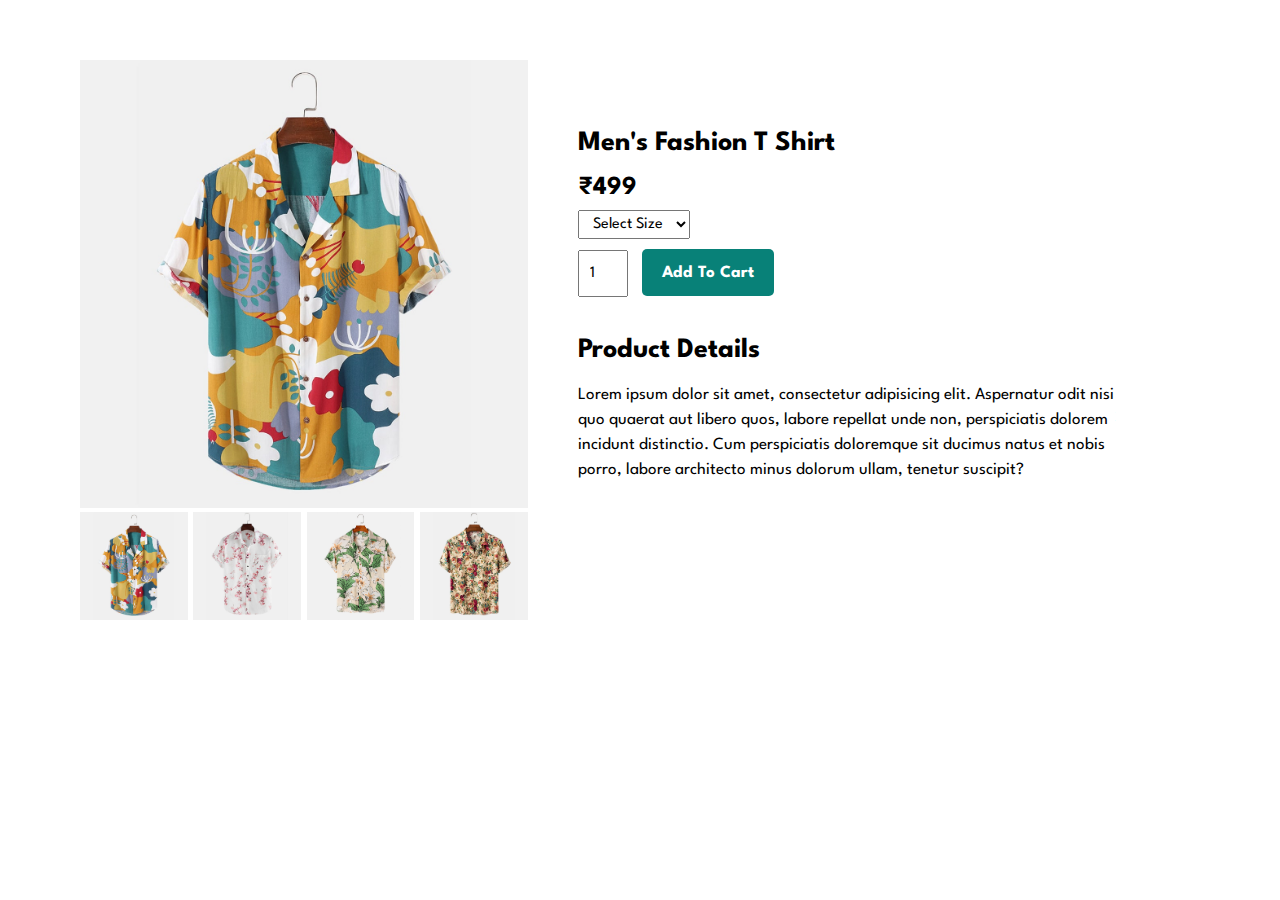
==== sproduct.html @ 2cd0bc1f "Add files via upload" ====
<!DOCTYPE html>
<html lang="en">

<head>
    <meta charset="UTF-8">
    <meta name="viewport" content="width=device-width, initial-scale=1.0">
    <title>Document</title>
    <link rel="stylesheet" href="sproduct.css">
</head>

<body>
    <section id="prodetails">
        <div class="single-pro-image">
            <img src="./assets/f1.jpg" width="100%" id="mainImg" alt="">

            <div class="small-img-group">
                <div class="small-img-col">
                    <img src="./assets/f1.jpg" width="100%" class="small-img" alt="">
                </div>
                <div class="small-img-col">
                    <img src="./assets/f4.jpg" width="100%" class="small-img" alt="">
                </div>
                <div class="small-img-col">
                    <img src="./assets/f2.jpg" width="100%" class="small-img" alt="">
                </div>
                <div class="small-img-col">
                    <img src="./assets/f3.jpg" width="100%" class="small-img" alt="">
                </div>
            </div>

        </div>

        <div class="single-pro-details">
            <h4>Men's Fashion T Shirt</h4>
            <h2>₹499</h2>
            <select>
                <option>Select Size</option>
                <option>Small</option>
                <option>Medium</option>
                <option>Large</option>
                <option>XL</option>
                <option>XLL</option>
            </select>
            <input type="number" value="1">
            <button class="normal">Add To Cart</button>
            <h4>Product Details</h4>
            <span>
                Lorem ipsum dolor sit amet, consectetur adipisicing elit. Aspernatur odit nisi quo quaerat aut libero
                quos, labore repellat unde non, perspiciatis dolorem incidunt distinctio. Cum perspiciatis doloremque
                sit ducimus natus et nobis porro, labore architecto minus dolorum ullam, tenetur suscipit?
            </span>
        </div>

    </section>

    <script>
        let mainImg = document.getElementById("mainImg");
        let smallImg = document.getElementsByClassName("small-img")

        smallImg[1].onclick = () => {
            mainImg.src = smallImg[1].src;
        }
        smallImg[0].onclick = () => {
            mainImg.src = smallImg[0].src;
        }
        smallImg[2].onclick = () => {
            mainImg.src = smallImg[2].src;
        }
        smallImg[3].onclick = () => {
            mainImg.src = smallImg[3].src;
        }
        
    </script>

</body>

</html>
---- sproduct.css ----
@import url('https://fonts.googleapis.com/css2?family=League+Spartan:wght@400;500;600;700;800;900&display=swap');

*{
    margin: 0;
    padding: 0;
    box-sizing: border-box;
    font-family: 'League Spartan', sans-serif;
}

#prodetails{
    display: flex;
    margin-top: 20px;
    padding: 40px 80px;
}

#prodetails .single-pro-image{
    width: 40%;
    margin-right: 50px;
}

.small-img-group{
    display: flex;
    justify-content: space-between;
}

.small-img-col{
    flex-basis: 24%;
    cursor: pointer;
}

.single-pro-details h4{
    font-size: 28px;
}

#prodetails .single-pro-details{
    width: 50%;
    padding-top: 30px;
}

#prodetails .single-pro-details h4{
    padding: 40px 0 20px 0;
}

#prodetails .single-pro-details h2{
    font-size: 26px;
}

#prodetails .single-pro-details select{
    display: block;
    padding: 5px 10px;
    margin-bottom: 10px;
    margin-top: 10px;
    font-size: 16px;
}

#prodetails .single-pro-details option:hover{
    background-color: #088179c2;
    color: white;
}

#prodetails .single-pro-details input{
    width: 50px;
    height: 47px;
    padding-left: 10px;
    font-size: 16px;
    margin-right: 10px;
}

#prodetails .single-pro-details input:focus{
    outline: none;
}

#prodetails .single-pro-details span{
    line-height: 25px;
    font-size: 17px;
}

.normal{
    /* width: 50px; */
    height: 47px;
    padding: 0 20px;
    background-color: #088178;
    color: #fff;
    border: none;
    font-weight: bold;
    font-size: 17px;
    border-radius: 5px;
    transition: 0.2s ease-in-out;
}

.normal:hover{
    background-color: #fff;
    color: #088178;
    border: 0.1px solid #088178;
}


@media screen and (max-width: 786px) {
    #prodetails{
        flex-direction: column;
        /* text-align: center; */
    }

    #prodetails .single-pro-image{
        width: 100%;
        margin-right: 50px;
    }

    #prodetails .single-pro-details{
        width: 100%;
        margin-right: 0;
    }

    #prodetails .single-pro-details select{
        margin-top: 20px;
    }

}

@media screen and (max-width:425px) {
    #prodetails{
        padding: 20px;
    }

    #prodetails .single-pro-details h4{
        padding: 10px 0 14px 0;
    }
    
    #prodetails .single-pro-details h2{
        font-size: 23px;
    }
}

@media screen and (max-width:353px) {
    

    .normal{
        margin-top: 10px;
    }
}
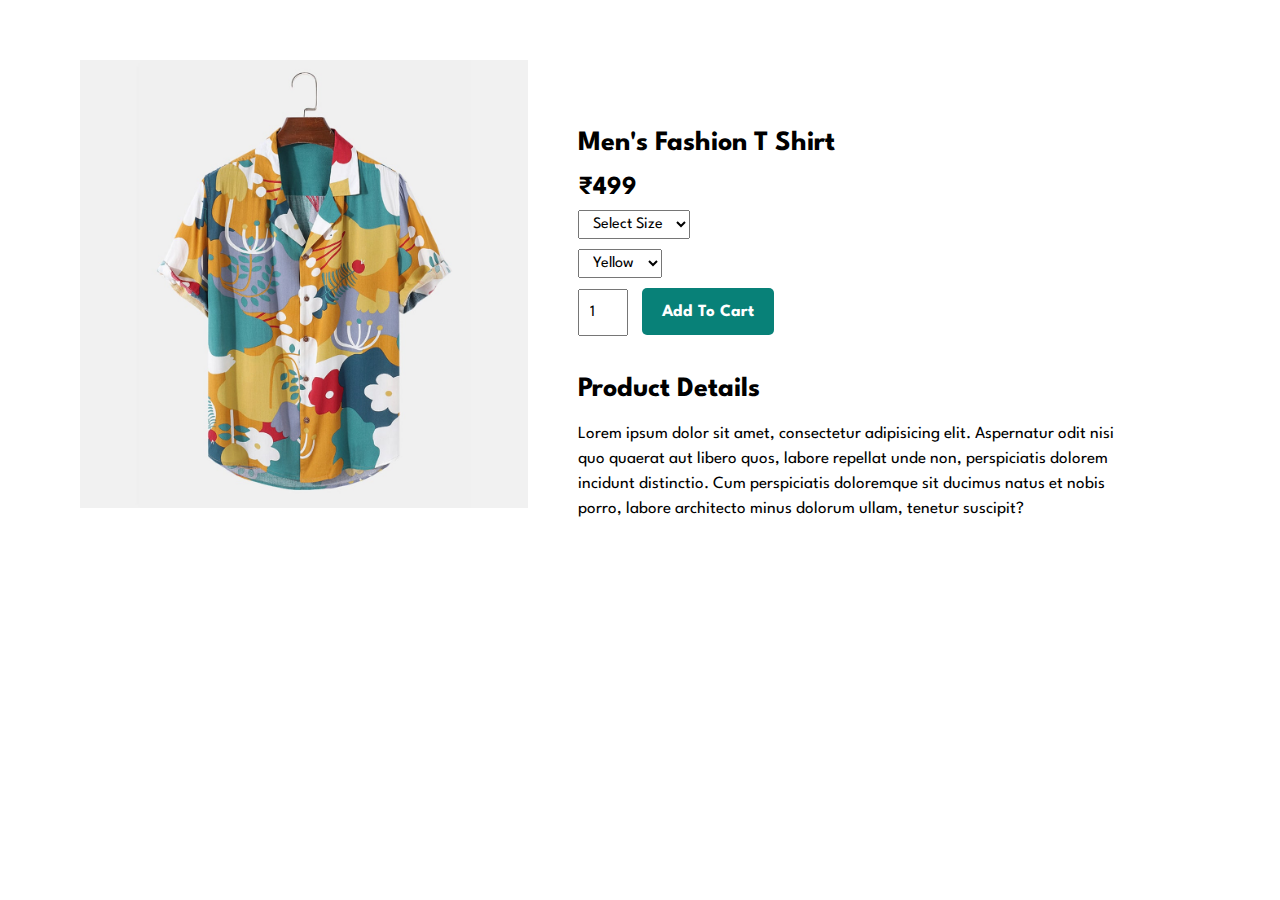
==== commit c80c1259: "Update sproduct.html" ====
--- a/sproduct.html
+++ b/sproduct.html
@@ -13,21 +13,6 @@
         <div class="single-pro-image">
             <img src="./assets/f1.jpg" width="100%" id="mainImg" alt="">
 
-            <div class="small-img-group">
-                <div class="small-img-col">
-                    <img src="./assets/f1.jpg" width="100%" class="small-img" alt="">
-                </div>
-                <div class="small-img-col">
-                    <img src="./assets/f4.jpg" width="100%" class="small-img" alt="">
-                </div>
-                <div class="small-img-col">
-                    <img src="./assets/f2.jpg" width="100%" class="small-img" alt="">
-                </div>
-                <div class="small-img-col">
-                    <img src="./assets/f3.jpg" width="100%" class="small-img" alt="">
-                </div>
-            </div>
-
         </div>
 
         <div class="single-pro-details">
@@ -41,6 +26,14 @@
                 <option>XL</option>
                 <option>XLL</option>
             </select>
+
+            <select id="mySelect">
+                <option value="yellow">Yellow</option>
+                <option value="white">White</option>
+                <option value="green">Green</option>
+                <option value="brown">Brown</option>
+            </select>
+
             <input type="number" value="1">
             <button class="normal">Add To Cart</button>
             <h4>Product Details</h4>
@@ -55,23 +48,32 @@
 
     <script>
         let mainImg = document.getElementById("mainImg");
-        let smallImg = document.getElementsByClassName("small-img")
 
-        smallImg[1].onclick = () => {
-            mainImg.src = smallImg[1].src;
-        }
-        smallImg[0].onclick = () => {
-            mainImg.src = smallImg[0].src;
-        }
-        smallImg[2].onclick = () => {
-            mainImg.src = smallImg[2].src;
-        }
-        smallImg[3].onclick = () => {
-            mainImg.src = smallImg[3].src;
-        }
-        
+        var selectElement = document.getElementById("mySelect");
+
+        selectElement.addEventListener('change', function () {
+            const selectedOption = selectElement.value;
+
+            if (selectedOption === 'yellow') {
+                mainImg.src = "./assets/f1.jpg"
+            }
+            if (selectedOption === 'white') {
+                mainImg.src = "./assets/f4.jpg"
+            }
+            if (selectedOption === 'green') {
+                mainImg.src = "./assets/f2.jpg"
+            }
+            if (selectedOption === 'brown') {
+                mainImg.src = "./assets/f3.jpg"
+            }
+        });
+
+
+
+
+
     </script>
 
 </body>
 
-</html>+</html>
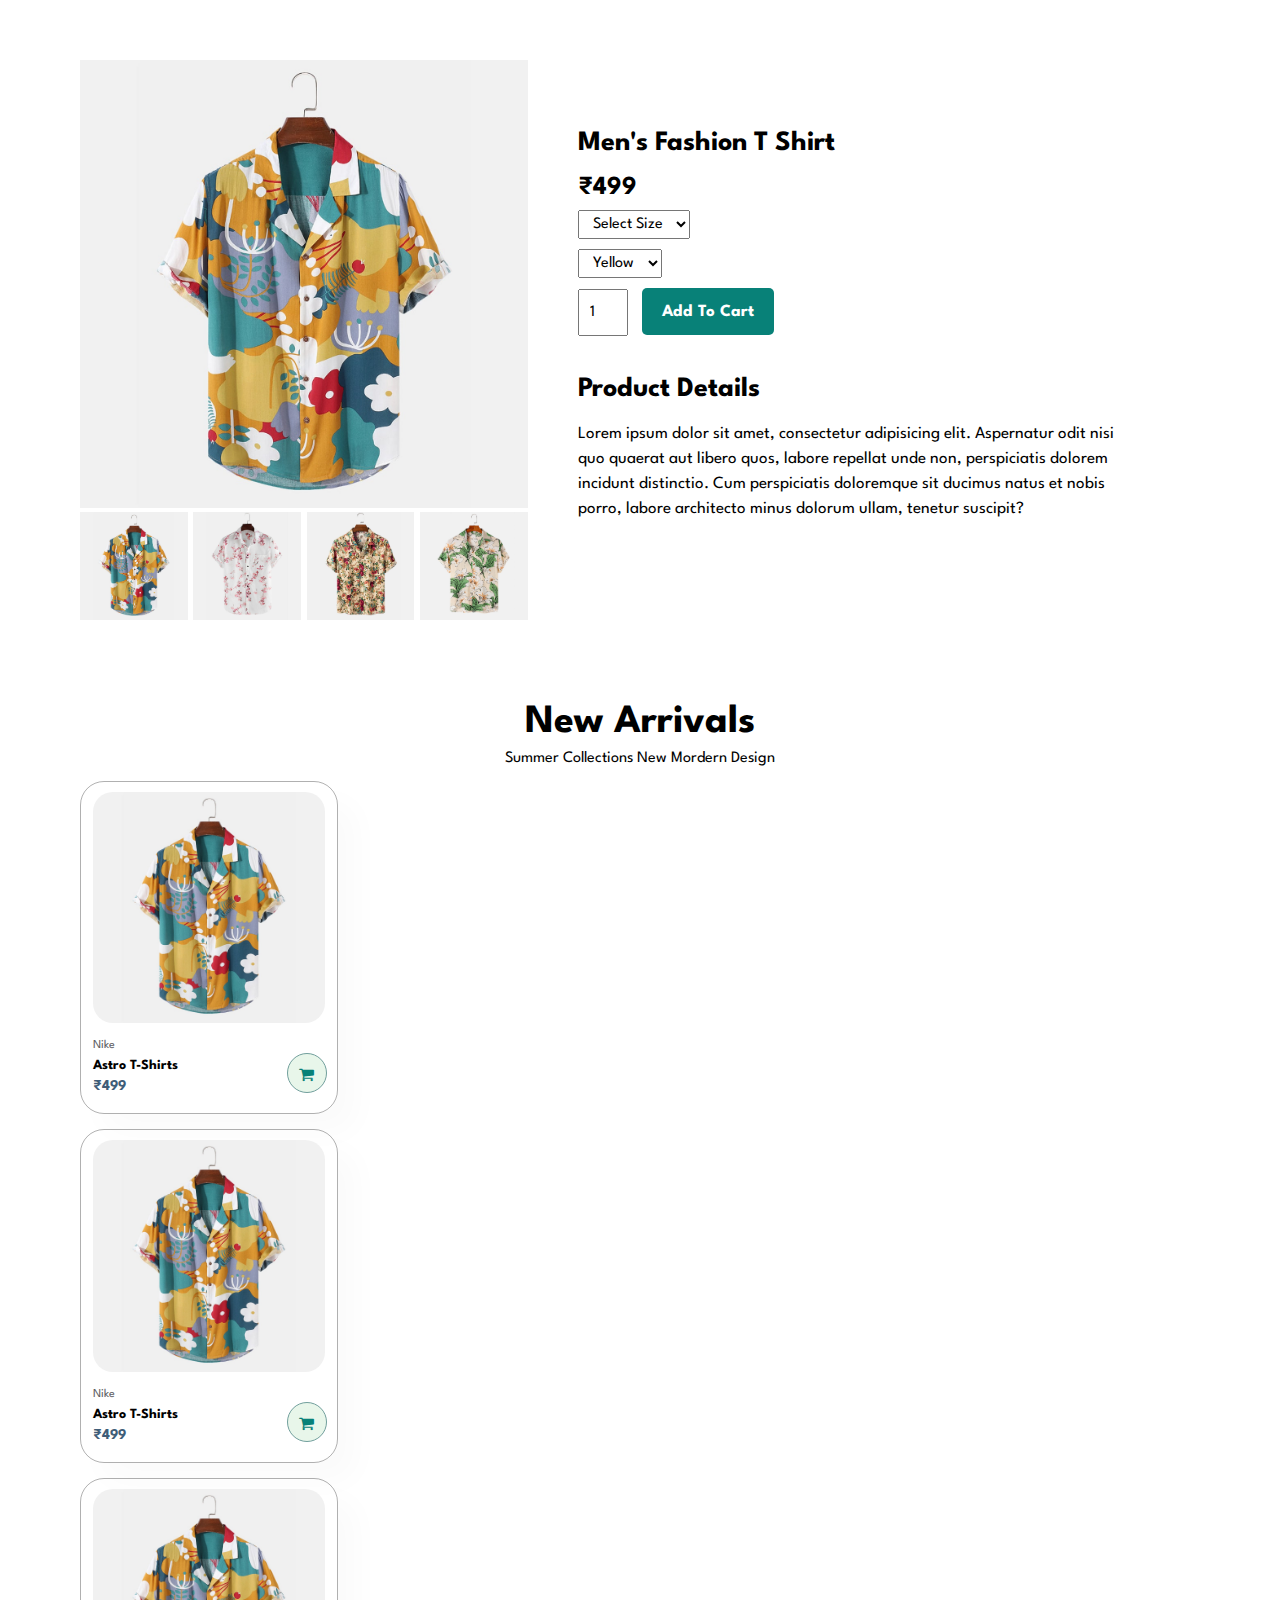
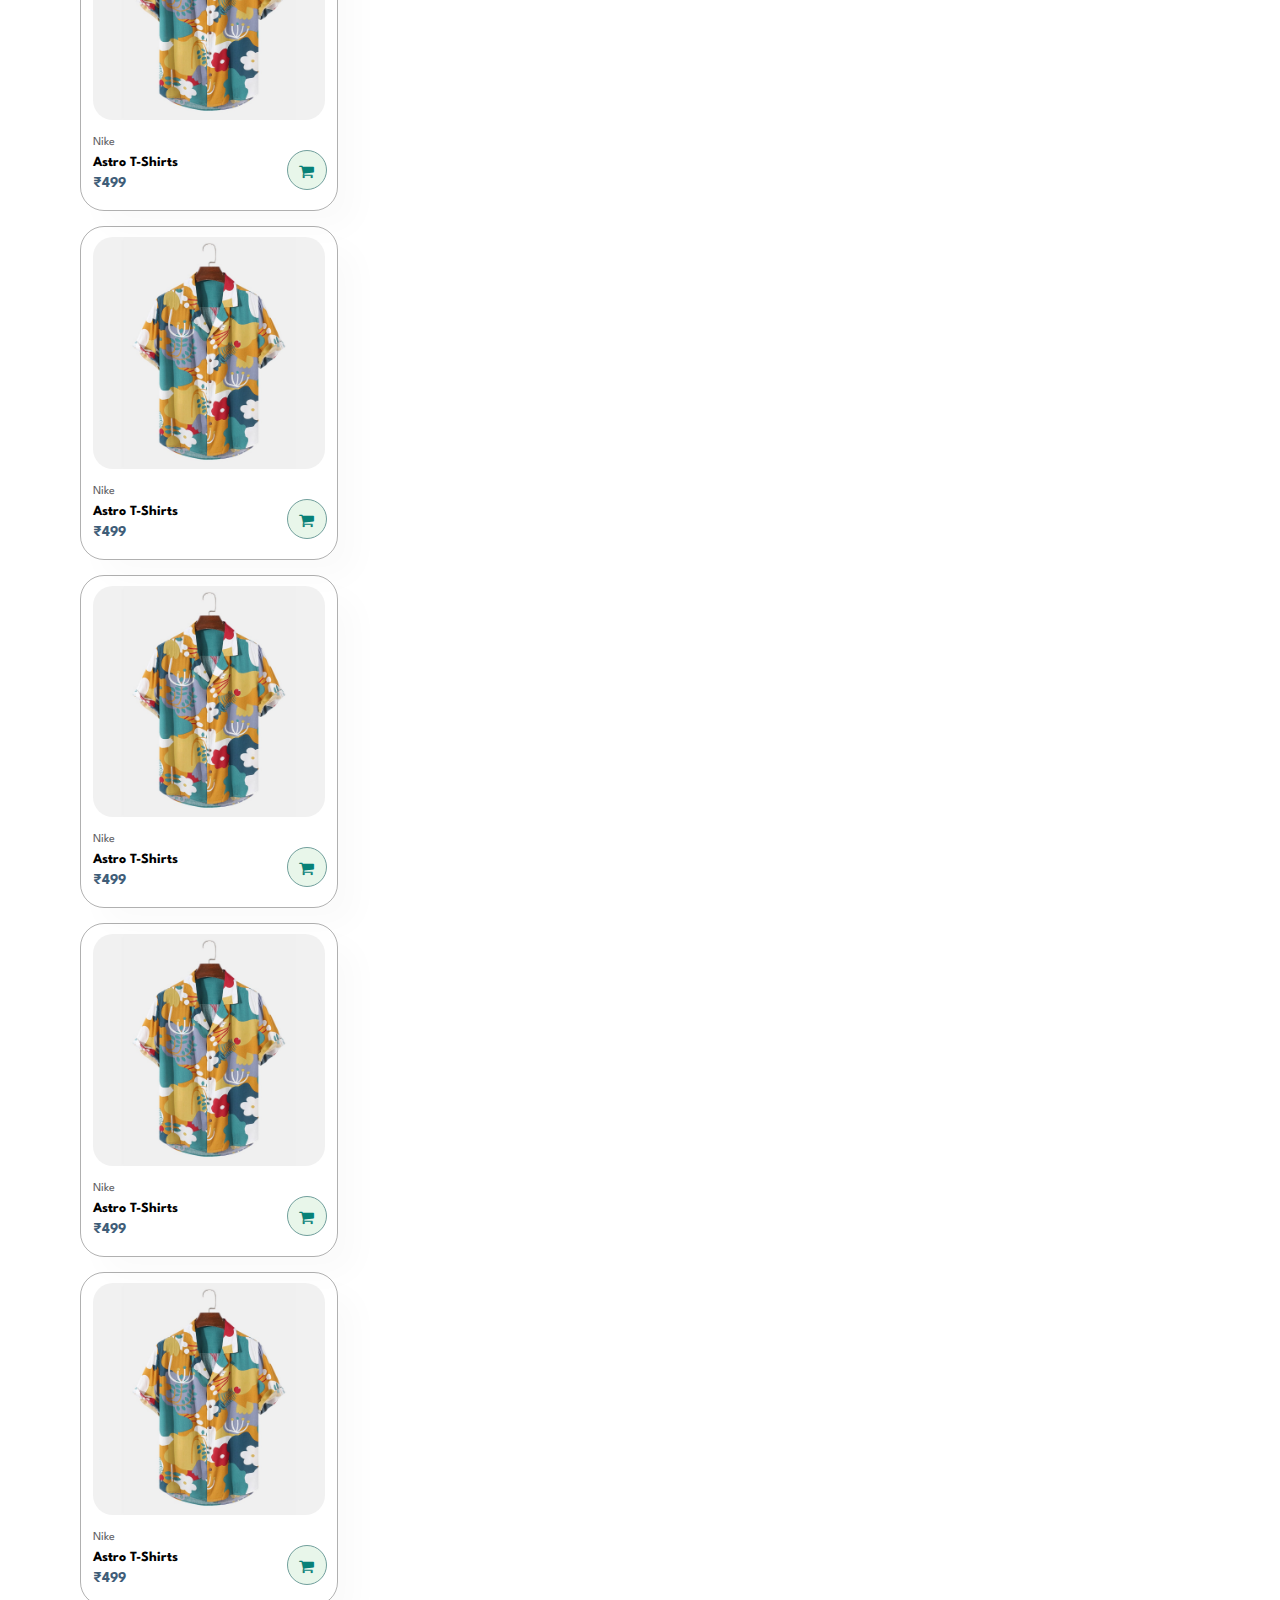
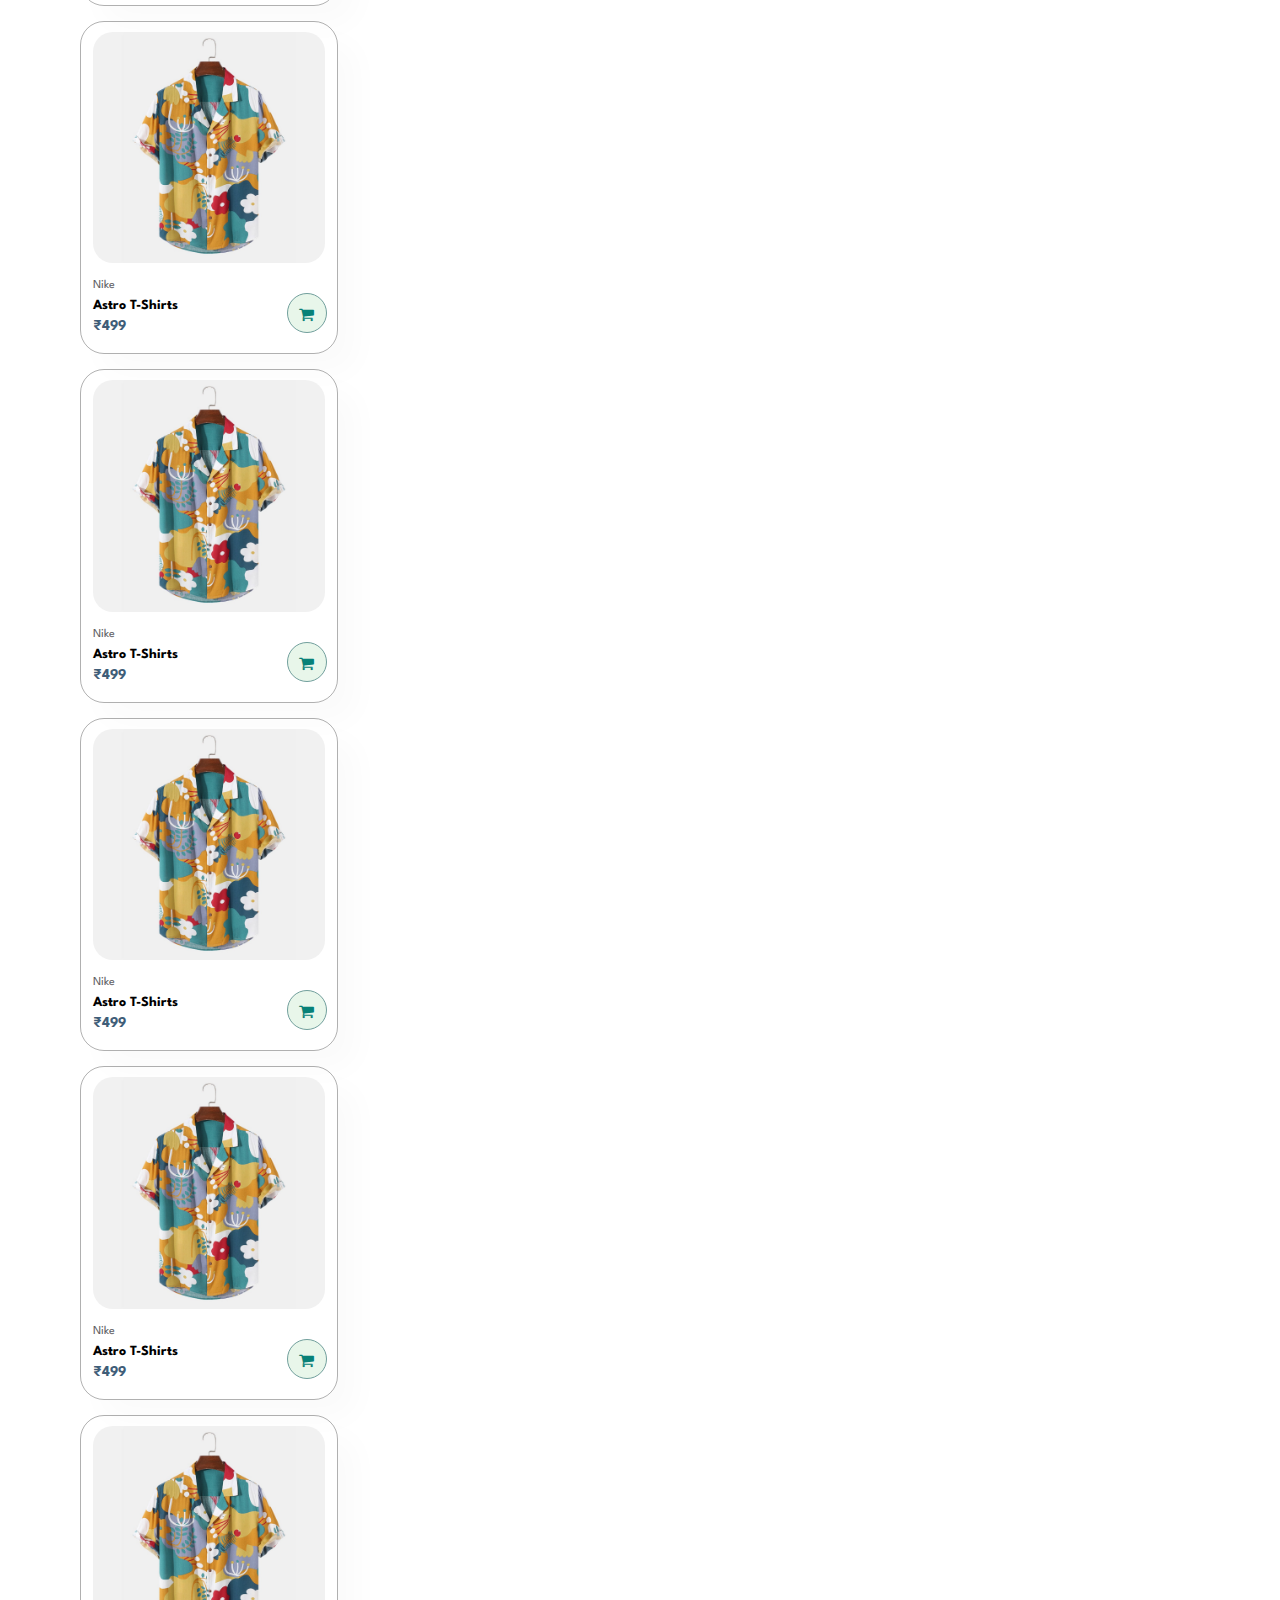
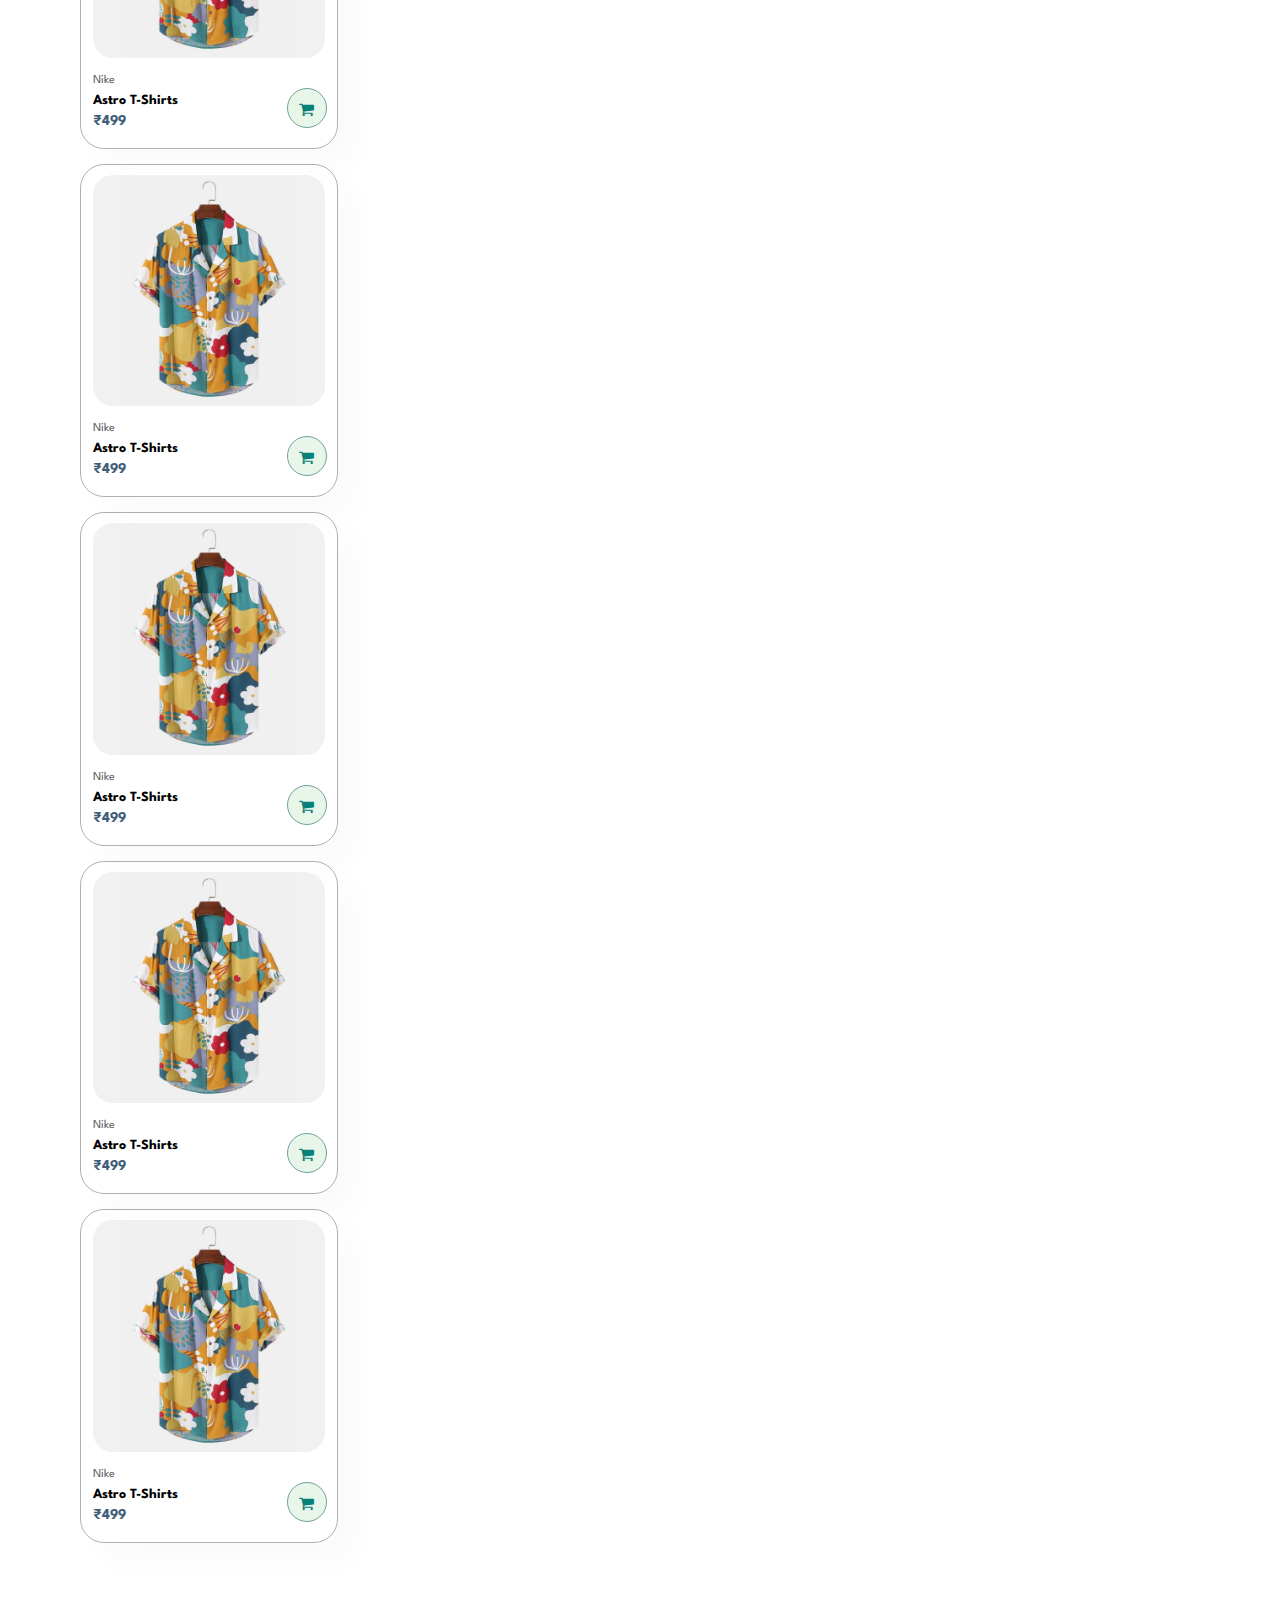
==== commit 3cb78393: "Update sproduct.html" ====
--- a/sproduct.html
+++ b/sproduct.html
@@ -5,13 +5,30 @@
     <meta charset="UTF-8">
     <meta name="viewport" content="width=device-width, initial-scale=1.0">
     <title>Document</title>
+    <link rel="stylesheet" href="https://cdnjs.cloudflare.com/ajax/libs/font-awesome/4.7.0/css/font-awesome.min.css">
     <link rel="stylesheet" href="sproduct.css">
+    <link rel="stylesheet" href="style.css">
 </head>
 
 <body>
     <section id="prodetails">
         <div class="single-pro-image">
             <img src="./assets/f1.jpg" width="100%" id="mainImg" alt="">
+
+            <div class="small-img-group">
+                <div class="small-img-col">
+                    <img src="./assets/f1.jpg" width="100%" class="small-img" alt="">
+                </div>
+                <div class="small-img-col">
+                    <img src="./assets/f4.jpg" width="100%" class="small-img" alt="">
+                </div>
+                <div class="small-img-col">
+                    <img src="./assets/f3.jpg" width="100%" class="small-img" alt="">
+                </div>
+                <div class="small-img-col">
+                    <img src="./assets/f2.jpg" width="100%" class="small-img" alt="">
+                </div>
+            </div>
 
         </div>
 
@@ -46,10 +63,199 @@
 
     </section>
 
+    <section id="product" >
+        <h2>New Arrivals</h2>
+        <p>Summer Collections New Mordern Design</p>
+        <div class=" product-container" style="width: 100%;">
+            <div class="pro" onclick="window.location.href='sproduct.html';"  >
+                
+                <img src="assets/f1.jpg" alt="">
+                <div class="des">
+                    <span>Nike</span>
+                    <h5>Astro T-Shirts</h5>
+                    <h4 >₹499</h4>
+                </div>
+                <a href=""><i class="fa fa-shopping-cart cart"></i></a>
+            </div>
+            <div class="pro" onclick="window.location.href='sproduct.html';" >
+                
+                <img src="assets/f1.jpg" alt="">
+                <div class="des">
+                    <span>Nike</span>
+                    <h5>Astro T-Shirts</h5>
+                    <h4 >₹499</h4>
+                </div>
+                <a href=""><i class="fa fa-shopping-cart cart"></i></a>
+            </div>
+            <div class="pro" onclick="window.location.href='sproduct.html';" >
+                
+                <img src="assets/f1.jpg" alt="">
+                <div class="des">
+                    <span>Nike</span>
+                    <h5>Astro T-Shirts</h5>
+                    <h4 >₹499</h4>
+                </div>
+                <a href=""><i class="fa fa-shopping-cart cart"></i></a>
+            </div>
+            <div class="pro" onclick="window.location.href='sproduct.html';" >
+                
+                <img src="assets/f1.jpg" alt="">
+                <div class="des">
+                    <span>Nike</span>
+                    <h5>Astro T-Shirts</h5>
+                    <h4 >₹499</h4>
+                </div>
+                <a href=""><i class="fa fa-shopping-cart cart"></i></a>
+            </div>
+            <div class="pro" onclick="window.location.href='sproduct.html';" >
+                
+                <img src="assets/f1.jpg" alt="">
+                <div class="des">
+                    <span>Nike</span>
+                    <h5>Astro T-Shirts</h5>
+                    <h4 >₹499</h4>
+                </div>
+                <a href=""><i class="fa fa-shopping-cart cart"></i></a>
+            </div>
+            <div class="pro" onclick="window.location.href='sproduct.html';" >
+                
+                <img src="assets/f1.jpg" alt="">
+                <div class="des">
+                    <span>Nike</span>
+                    <h5>Astro T-Shirts</h5>
+                    <h4 >₹499</h4>
+                </div>
+                <a href=""><i class="fa fa-shopping-cart cart"></i></a>
+            </div>
+            <div class="pro" onclick="window.location.href='sproduct.html';" >
+                
+                <img src="assets/f1.jpg" alt="">
+                <div class="des">
+                    <span>Nike</span>
+                    <h5>Astro T-Shirts</h5>
+                    <h4 >₹499</h4>
+                </div>
+                <a href=""><i class="fa fa-shopping-cart cart"></i></a>
+            </div>
+            <div class="pro" onclick="window.location.href='sproduct.html';" >
+                
+                <img src="assets/f1.jpg" alt="">
+                <div class="des">
+                    <span>Nike</span>
+                    <h5>Astro T-Shirts</h5>
+                    <h4 >₹499</h4>
+                </div>
+                <a href=""><i class="fa fa-shopping-cart cart"></i></a>
+            </div>
+        </div>
+
+        <div class=" product-container2" style="width: 100%;">
+            <div class="pro" onclick="window.location.href='sproduct.html';" >
+                
+                <img src="assets/f1.jpg" alt="">
+                <div class="des">
+                    <span>Nike</span>
+                    <h5>Astro T-Shirts</h5>
+                    <h4 >₹499</h4>
+                </div>
+                <a href=""><i class="fa fa-shopping-cart cart"></i></a>
+            </div>
+            <div class="pro" onclick="window.location.href='sproduct.html';" >
+                
+                <img src="assets/f1.jpg" alt="">
+                <div class="des">
+                    <span>Nike</span>
+                    <h5>Astro T-Shirts</h5>
+                    <h4 >₹499</h4>
+                </div>
+                <a href=""><i class="fa fa-shopping-cart cart"></i></a>
+            </div>
+            <div class="pro" onclick="window.location.href='sproduct.html';" >
+                
+                <img src="assets/f1.jpg" alt="">
+                <div class="des">
+                    <span>Nike</span>
+                    <h5>Astro T-Shirts</h5>
+                    <h4 >₹499</h4>
+                </div>
+                <a href=""><i class="fa fa-shopping-cart cart"></i></a>
+            </div>
+            <div class="pro" onclick="window.location.href='sproduct.html';" >
+                
+                <img src="assets/f1.jpg" alt="">
+                <div class="des">
+                    <span>Nike</span>
+                    <h5>Astro T-Shirts</h5>
+                    <h4 >₹499</h4>
+                </div>
+                <a href=""><i class="fa fa-shopping-cart cart"></i></a>
+            </div>
+            <div class="pro" onclick="window.location.href='sproduct.html';" >
+                
+                <img src="assets/f1.jpg" alt="">
+                <div class="des">
+                    <span>Nike</span>
+                    <h5>Astro T-Shirts</h5>
+                    <h4 >₹499</h4>
+                </div>
+                <a href=""><i class="fa fa-shopping-cart cart"></i></a>
+            </div>
+            <div class="pro" onclick="window.location.href='sproduct.html';" >
+                
+                <img src="assets/f1.jpg" alt="">
+                <div class="des">
+                    <span>Nike</span>
+                    <h5>Astro T-Shirts</h5>
+                    <h4 >₹499</h4>
+                </div>
+                <a href=""><i class="fa fa-shopping-cart cart"></i></a>
+            </div>
+            <div class="pro" onclick="window.location.href='sproduct.html';" >
+                
+                <img src="assets/f1.jpg" alt="">
+                <div class="des">
+                    <span>Nike</span>
+                    <h5>Astro T-Shirts</h5>
+                    <h4 >₹499</h4>
+                </div>
+                <a href=""><i class="fa fa-shopping-cart cart"></i></a>
+            </div>
+            <div class="pro" onclick="window.location.href='sproduct.html';" >
+                
+                <img src="assets/f1.jpg" alt="">
+                <div class="des">
+                    <span>Nike</span>
+                    <h5>Astro T-Shirts</h5>
+                    <h4 >₹499</h4>
+                </div>
+                <a href=""><i class="fa fa-shopping-cart cart"></i></a>
+            </div>
+        </div>
+
+    </section>
+
     <script>
         let mainImg = document.getElementById("mainImg");
 
+        let smallImg = document.getElementsByClassName("small-img");
+
         var selectElement = document.getElementById("mySelect");
+
+        smallImg[0].onclick = () => {
+            mainImg.src = smallImg[0].src;
+        }
+
+        smallImg[1].onclick = () => {
+            mainImg.src = smallImg[1].src;
+        }
+
+        smallImg[2].onclick = () => {
+            mainImg.src = smallImg[2].src;
+        }
+
+        smallImg[3].onclick = () => {
+            mainImg.src = smallImg[3].src;
+        }
 
         selectElement.addEventListener('change', function () {
             const selectedOption = selectElement.value;
--- a/style.css
+++ b/style.css
@@ -0,0 +1,91 @@
+@import url('https://fonts.googleapis.com/css2?family=League+Spartan:wght@400;500;600;700;800;900&display=swap');
+
+*{
+    margin: 0;
+    padding: 0;
+    box-sizing: border-box;
+    font-family: 'League Spartan', sans-serif;
+}
+
+#product{
+    padding: 40px 80px;
+    text-align: center;
+}
+
+#product h2{
+    font-size: 2.5rem;
+}
+
+#product p{
+    padding-top: 10px;
+}
+
+.pro-container{
+    display: flex;
+    justify-content: space-between;
+    padding-top: 20px;
+    flex-wrap: wrap;
+}
+
+#product .pro{
+    width: 23%;
+    min-width: 250px;
+    padding: 10px 12px;
+    border: 0.1px solid rgba(0, 0, 0, 0.311);
+    border-radius: 24px;
+    cursor: pointer;
+    box-shadow: 20px 20px 30px rgba(0, 0, 0, 0.02);
+    margin: 15px 0;
+    transition: 0.2s ease;
+    position: relative;
+}
+
+#product .pro:hover{
+    box-shadow: 20px 20px 30px rgba(0, 0, 0, 0.06);
+}
+
+#product .pro img{
+    width: 100%;
+    border-radius: 20px;
+}
+
+#product .pro .des{
+    text-align: start;
+    padding: 10px 0;
+}
+
+#product .pro .des span{
+    color: #606063;
+    font-size: 12px;
+}
+
+#product .pro .des h5{
+    padding-top: 7px;
+    font-size: 14px;
+}
+
+#product .pro .des h4{
+    padding-top: 7px;
+    font-size: 15px;
+    font-weight: 700;
+    color: rgb(63, 93, 120);
+}
+
+.cart{
+    width: 40px;
+    height: 40px;
+    line-height: 40px;
+    border-radius: 50px;
+    background-color: #e8f6ea;
+    font-weight: 500;
+    color: #088178;
+    border: 1px solid #719f9c;
+    position: absolute;
+    bottom: 20px;
+    right: 10px;
+}
+
+#prodetails .single-pro-image{
+    width: 40%;
+    margin-right: 50px;
+}
